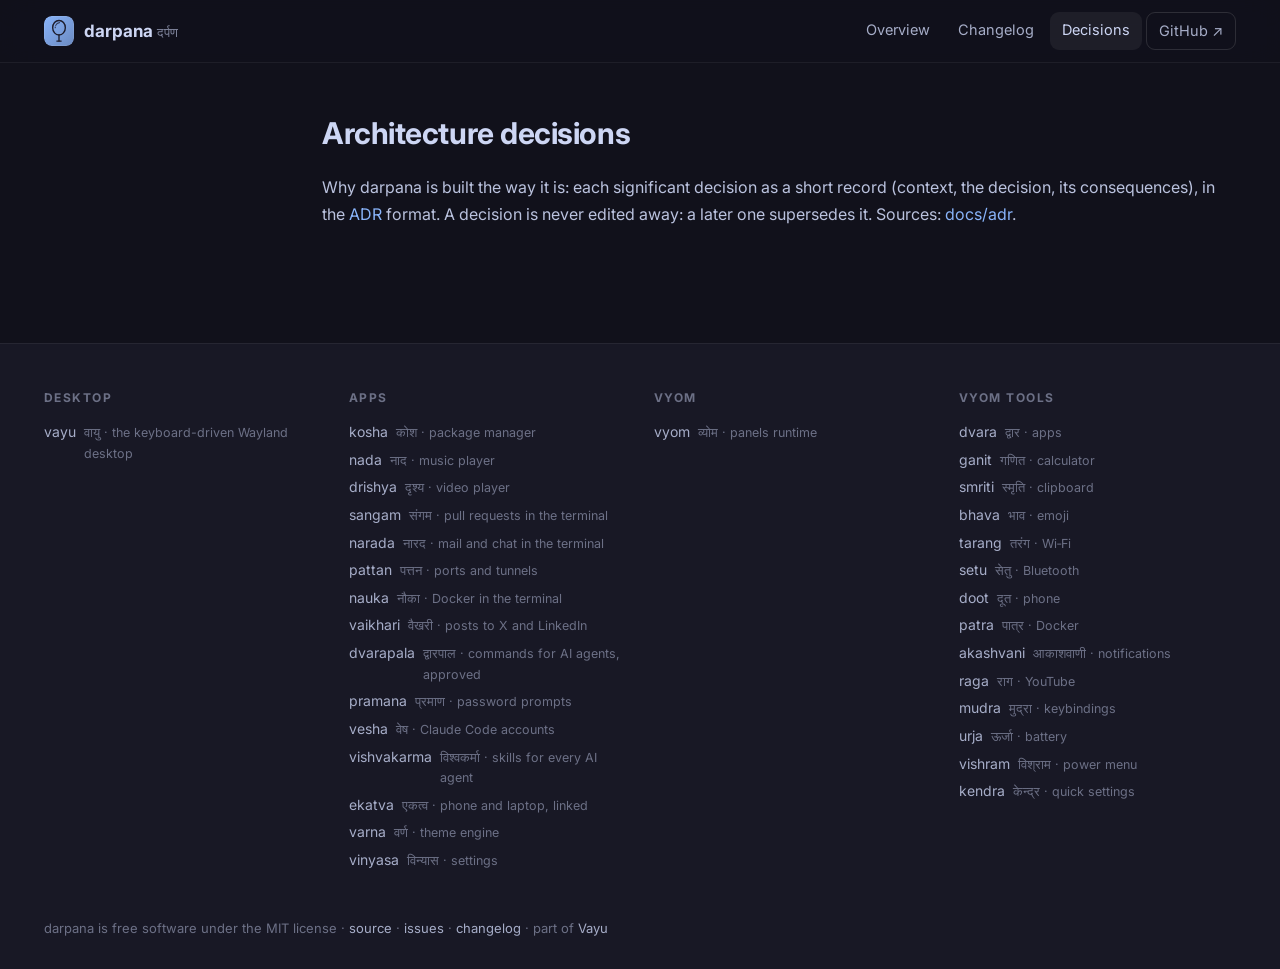
==== docs/adr/index.html @ a0c08e99 "Darpaṇa: its own name, logo, verse and website with screenshots (v0.1.0) ekatva's laptop window as a" ====
<!doctype html>
<html lang="en">
<head>
<meta charset="utf-8">
<meta name="viewport" content="width=device-width, initial-scale=1">
<title>Decisions · darpana</title>
<meta name="description" content="Your phone, mirrored on the laptop: ekatva&#x27;s window in Vyom. Calls, messages, files, Jyoti, the action log and pairing, a keystroke away.">
<meta property="og:title" content="Decisions · darpana">
<meta property="og:description" content="Your phone, mirrored on the laptop: ekatva&#x27;s window in Vyom. Calls, messages, files, Jyoti, the action log and pairing, a keystroke away.">
<meta name="theme-color" content="#11111b">
<link rel="icon" href="../assets/logo.svg" type="image/svg+xml">
<link rel="preconnect" href="https://fonts.googleapis.com">
<link href="https://fonts.googleapis.com/css2?family=Inter:wght@400;500;600;700;800&family=JetBrains+Mono:wght@400;600&display=swap" rel="stylesheet">
<link rel="stylesheet" href="../assets/site.css">
<style>:root{--accent:#89b4fa;--glow:#89b4fa33}</style>
</head>
<body>
<header class="top"><div class="in">
<a class="brand" href="../index.html"><img src="../assets/logo.svg" alt=""><span>darpana <small>दर्पण</small></span></a>
<nav><a href="../index.html" class="">Overview</a><a href="../changelog.html" class="">Changelog</a><a href="../adr/index.html" class="on hide">Decisions</a><a class="gh" href="https://github.com/Theyashsawarkar/darpana">GitHub ↗</a></nav></div></header>

<div class="wrap"><aside class="toc"></aside><article>
<h2>Architecture decisions</h2><p>Why darpana is built the way it is: each significant decision as a short record (context, the decision, its consequences), in the <a href="https://cognitect.com/blog/2011/11/15/documenting-architecture-decisions">ADR</a> format. A decision is never edited away: a later one supersedes it. Sources: <a href="https://github.com/Theyashsawarkar/darpana/tree/main/docs/adr">docs/adr</a>.</p><div class="cards"></div>
</article></div>
<footer><div class="in"><div><h4>Desktop</h4><a href="https://theyashsawarkar.github.io/vayu/" class="">vayu <span>वायु · the keyboard-driven Wayland desktop</span></a></div><div><h4>Apps</h4><a href="https://theyashsawarkar.github.io/kosha/" class="">kosha <span>कोश · package manager</span></a><a href="https://theyashsawarkar.github.io/nada/" class="">nada <span>नाद · music player</span></a><a href="https://theyashsawarkar.github.io/drishya/" class="">drishya <span>दृश्य · video player</span></a><a href="https://theyashsawarkar.github.io/sangam/" class="">sangam <span>संगम · pull requests in the terminal</span></a><a href="https://theyashsawarkar.github.io/narada/" class="">narada <span>नारद · mail and chat in the terminal</span></a><a href="https://theyashsawarkar.github.io/pattan/" class="">pattan <span>पत्तन · ports and tunnels</span></a><a href="https://theyashsawarkar.github.io/nauka/" class="">nauka <span>नौका · Docker in the terminal</span></a><a href="https://theyashsawarkar.github.io/vaikhari/" class="">vaikhari <span>वैखरी · posts to X and LinkedIn</span></a><a href="https://theyashsawarkar.github.io/dvarapala/" class="">dvarapala <span>द्वारपाल · commands for AI agents, approved</span></a><a href="https://theyashsawarkar.github.io/pramana/" class="">pramana <span>प्रमाण · password prompts</span></a><a href="https://theyashsawarkar.github.io/vesha/" class="">vesha <span>वेष · Claude Code accounts</span></a><a href="https://theyashsawarkar.github.io/vishvakarma/" class="">vishvakarma <span>विश्वकर्मा · skills for every AI agent</span></a><a href="https://theyashsawarkar.github.io/ekatva/" class="">ekatva <span>एकत्व · phone and laptop, linked</span></a><a href="https://theyashsawarkar.github.io/varna/" class="">varna <span>वर्ण · theme engine</span></a><a href="https://theyashsawarkar.github.io/vinyasa/" class="">vinyasa <span>विन्यास · settings</span></a></div><div><h4>Vyom</h4><a href="https://theyashsawarkar.github.io/vyom/" class="">vyom <span>व्योम · panels runtime</span></a></div><div><h4>Vyom tools</h4><a href="https://theyashsawarkar.github.io/dvara/" class="">dvara <span>द्वार · apps</span></a><a href="https://theyashsawarkar.github.io/ganit/" class="">ganit <span>गणित · calculator</span></a><a href="https://theyashsawarkar.github.io/smriti/" class="">smriti <span>स्मृति · clipboard</span></a><a href="https://theyashsawarkar.github.io/bhava/" class="">bhava <span>भाव · emoji</span></a><a href="https://theyashsawarkar.github.io/tarang/" class="">tarang <span>तरंग · Wi‑Fi</span></a><a href="https://theyashsawarkar.github.io/setu/" class="">setu <span>सेतु · Bluetooth</span></a><a href="https://theyashsawarkar.github.io/doot/" class="">doot <span>दूत · phone</span></a><a href="https://theyashsawarkar.github.io/patra/" class="">patra <span>पात्र · Docker</span></a><a href="https://theyashsawarkar.github.io/akashvani/" class="">akashvani <span>आकाशवाणी · notifications</span></a><a href="https://theyashsawarkar.github.io/raga/" class="">raga <span>राग · YouTube</span></a><a href="https://theyashsawarkar.github.io/mudra/" class="">mudra <span>मुद्रा · keybindings</span></a><a href="https://theyashsawarkar.github.io/urja/" class="">urja <span>ऊर्जा · battery</span></a><a href="https://theyashsawarkar.github.io/vishram/" class="">vishram <span>विश्राम · power menu</span></a><a href="https://theyashsawarkar.github.io/kendra/" class="">kendra <span>केन्द्र · quick settings</span></a></div></div>
<div class="bottom">darpana is free software under the MIT license · <a href="https://github.com/Theyashsawarkar/darpana">source</a> · <a href="https://github.com/Theyashsawarkar/darpana/issues">issues</a> · <a href="../changelog.html">changelog</a> · part of <a href="https://theyashsawarkar.github.io/vayu/">Vayu</a></div></footer>
<script>
document.querySelectorAll('pre.code').forEach(p=>{const b=document.createElement('button');b.className='copy';b.textContent='Copy';
b.onclick=()=>{navigator.clipboard.writeText(p.innerText.replace(/^Copy/,'')).then(()=>{b.textContent='Copied';setTimeout(()=>b.textContent='Copy',1200)})};p.appendChild(b)});
const links=[...document.querySelectorAll('.toc a')];if(links.length){const hs=links.map(a=>document.getElementById(a.hash.slice(1))).filter(Boolean);
const on=()=>{let cur=hs[0];for(const h of hs){if(h.getBoundingClientRect().top<120)cur=h}links.forEach(a=>a.classList.toggle('on',cur&&a.hash==='#'+cur.id))};
addEventListener('scroll',on,{passive:true});on()}
</script>
</body>
</html>
---- docs/assets/site.css ----
:root{--crust:#11111b;--mantle:#181825;--base:#1e1e2e;--s0:#313244;--s1:#45475a;--ov0:#6c7086;--ov1:#7f849c;
--sub0:#a6adc8;--sub1:#bac2de;--text:#cdd6f4;--mauve:#cba6f7;--green:#a6e3a1;--peach:#fab387;--red:#f38ba8;--blue:#89b4fa;
--ui:"Inter","Segoe UI",system-ui,sans-serif;--mono:"JetBrains Mono","JetBrainsMono Nerd Font",ui-monospace,monospace}
*{box-sizing:border-box}html{scroll-behavior:smooth;scroll-padding-top:76px}
body{margin:0;background:var(--crust);color:var(--text);font:16px/1.65 var(--ui);-webkit-font-smoothing:antialiased}
a{color:var(--accent);text-decoration:none}a:hover{text-decoration:underline}
code{font:.86em var(--mono);background:rgba(255,255,255,.06);border:1px solid rgba(255,255,255,.07);padding:.12em .4em;border-radius:6px;color:var(--sub1)}
img{max-width:100%;height:auto}
/* nav */
.top{position:sticky;top:0;z-index:20;backdrop-filter:blur(18px) saturate(1.4);-webkit-backdrop-filter:blur(18px) saturate(1.4);
background:rgba(17,17,27,.72);border-bottom:1px solid rgba(255,255,255,.06)}
.top .in{max-width:1240px;margin:0 auto;padding:12px 24px;display:flex;align-items:center;gap:22px}
.brand{display:flex;align-items:center;gap:10px;font-weight:700;font-size:17px;color:var(--text)}
.brand img{width:30px;height:30px;border-radius:8px}.brand small{font-weight:500;color:var(--ov1);font-size:13px}
.top nav{display:flex;gap:4px;margin-left:auto;flex-wrap:wrap}
.top nav a{color:var(--sub0);padding:6px 12px;border-radius:9px;font-size:14.5px}
.top nav a:hover,.top nav a.on{background:rgba(255,255,255,.06);color:var(--text);text-decoration:none}
.top nav a.gh{border:1px solid rgba(255,255,255,.12)}
/* hero */
.hero{position:relative;overflow:hidden;border-bottom:1px solid rgba(255,255,255,.05)}
.hero:before{content:"";position:absolute;inset:-40% -10% auto;height:640px;
background:radial-gradient(600px 300px at 20% 30%,var(--glow),transparent 70%),radial-gradient(500px 300px at 85% 10%,rgba(137,180,250,.18),transparent 70%);pointer-events:none}
.hero .in{position:relative;max-width:1240px;margin:0 auto;padding:72px 24px 56px;display:grid;grid-template-columns:minmax(0,1fr) auto;gap:40px;align-items:center}
.eyebrow{font:600 13px var(--mono);letter-spacing:.14em;text-transform:uppercase;color:var(--accent)}
.hero h1{font-size:clamp(40px,6vw,64px);line-height:1.04;margin:12px 0 6px;letter-spacing:-.03em}
.hero .sa{font-size:22px;color:var(--accent);margin-bottom:18px}.hero .sa span{color:var(--ov1)}
.hero .shloka{margin:0 0 26px;padding-left:16px;border-left:3px solid var(--accent);max-width:720px}.hero .shloka p{margin:0 0 6px;font-size:18px;line-height:1.6;color:var(--text)}.hero .shloka figcaption{font-size:14px;color:var(--sub0)}.hero .shloka cite{color:var(--ov1);font-style:normal;white-space:nowrap}
.hero p.lead{font-size:19px;color:var(--sub0);max-width:720px;margin:0 0 26px}
.cta{display:flex;gap:10px;flex-wrap:wrap}
.btn{display:inline-flex;align-items:center;gap:8px;padding:11px 18px;border-radius:12px;font-weight:600;font-size:15px;border:1px solid rgba(255,255,255,.12);color:var(--text);background:rgba(255,255,255,.04)}
.btn:hover{text-decoration:none;background:rgba(255,255,255,.08)}
.btn.primary{background:var(--accent);color:var(--crust);border-color:transparent}.btn.primary:hover{filter:brightness(1.06)}
.hero .logo{width:180px;height:180px;filter:drop-shadow(0 24px 48px var(--glow))}
.meta{display:flex;gap:18px;flex-wrap:wrap;margin-top:22px;color:var(--ov1);font-size:14px}.meta b{color:var(--sub1);font-weight:600}
/* layout */
.wrap{max-width:1240px;margin:0 auto;padding:40px 24px 80px;display:grid;grid-template-columns:230px minmax(0,1fr);gap:48px}
.toc{position:sticky;top:84px;align-self:start;max-height:calc(100vh - 100px);overflow:auto;font-size:14px;padding-right:6px}
.toc b{display:block;font-size:11.5px;letter-spacing:.12em;text-transform:uppercase;color:var(--ov0);margin:0 0 10px}
.toc a{display:block;color:var(--sub0);padding:4px 10px;border-left:2px solid var(--s0)}
.toc a.l3{padding-left:22px;font-size:13px;color:var(--ov1)}
.toc a:hover,.toc a.on{color:var(--text);border-left-color:var(--accent);text-decoration:none}
article{min-width:0}
article h2{font-size:30px;letter-spacing:-.015em;margin:56px 0 14px;padding-top:6px}
article h2:first-child{margin-top:0}
article h3{font-size:20px;margin:34px 0 10px}article h4{font-size:16px;margin:24px 0 8px;color:var(--sub1)}
article p,article li{color:var(--sub1)}
article .anchor{opacity:0;margin-left:-22px;width:22px;display:inline-block;color:var(--ov0)}
article h2:hover .anchor,article h3:hover .anchor{opacity:1;text-decoration:none}
article ul,article ol{padding-left:22px}article li{margin:5px 0}
article img{border-radius:14px;border:1px solid rgba(255,255,255,.07)}
article p[align=center]{text-align:center}article p[align=center] img{margin:6px 0}
article blockquote{margin:22px 0;padding:14px 20px;border-left:3px solid var(--accent);background:rgba(255,255,255,.03);border-radius:12px}
article blockquote p{margin:0;color:var(--sub0);font-style:italic}
pre.code{position:relative;background:var(--mantle);border:1px solid var(--s0);border-radius:14px;padding:16px 18px;overflow:auto;font:13.5px/1.6 var(--mono);color:var(--sub1)}
pre.code code{background:none;border:0;padding:0;font-size:inherit;color:inherit}
pre.code .copy{position:absolute;top:8px;right:8px;font:600 11px var(--ui);padding:4px 9px;border-radius:7px;border:1px solid var(--s1);background:var(--base);color:var(--sub0);cursor:pointer;opacity:0;transition:.15s}
pre.code:hover .copy{opacity:1}
.table{overflow:auto;margin:16px 0;border:1px solid var(--s0);border-radius:14px}
table{border-collapse:collapse;width:100%;font-size:14.5px}
th{text-align:left;background:var(--mantle);color:var(--sub1);font-weight:600;padding:10px 14px;border-bottom:1px solid var(--s0)}
td{padding:9px 14px;border-bottom:1px solid rgba(49,50,68,.6);color:var(--sub1);vertical-align:top}tr:last-child td{border-bottom:0}
td code{white-space:nowrap}
/* changelog */
.release{position:relative;padding:0 0 8px 28px;border-left:2px solid var(--s0);margin-left:6px}
.release:before{content:"";position:absolute;left:-7px;top:10px;width:12px;height:12px;border-radius:50%;background:var(--accent);box-shadow:0 0 0 4px var(--crust)}
.release h2{margin-top:0;font-size:24px}.release h2 .date{font:500 14px var(--mono);color:var(--ov1);margin-left:10px}
.release .tag{font:600 12px var(--mono);padding:2px 8px;border-radius:7px;background:rgba(255,255,255,.06);color:var(--accent);margin-left:8px;vertical-align:3px}
/* adr */
.cards{display:grid;grid-template-columns:repeat(auto-fill,minmax(300px,1fr));gap:14px;margin:18px 0}
.card{display:block;background:var(--mantle);border:1px solid var(--s0);border-radius:16px;padding:18px 20px;color:var(--text)}
.card:hover{border-color:var(--accent);text-decoration:none;transform:translateY(-1px)}
.card .n{font:600 12px var(--mono);color:var(--accent)}.card h3{margin:6px 0 6px;font-size:17px}.card p{margin:0;color:var(--sub0);font-size:14px}
.status{display:inline-block;font:600 11px var(--mono);padding:2px 8px;border-radius:7px;background:rgba(166,227,161,.14);color:var(--green);text-transform:uppercase;letter-spacing:.06em}
.status.superseded,.status.deprecated{background:rgba(250,179,135,.14);color:var(--peach)}.status.proposed{background:rgba(137,180,250,.14);color:var(--blue)}
/* footer */
footer{border-top:1px solid rgba(255,255,255,.06);background:var(--mantle)}
footer .in{max-width:1240px;margin:0 auto;padding:44px 24px;display:grid;grid-template-columns:repeat(auto-fit,minmax(200px,1fr));gap:28px}
footer h4{margin:0 0 10px;font-size:12px;letter-spacing:.12em;text-transform:uppercase;color:var(--ov0)}
footer a{display:flex;gap:8px;align-items:baseline;color:var(--sub0);font-size:14px;padding:2px 0}footer a span{color:var(--ov0);font-size:12.5px}
footer a.me{color:var(--accent)}
footer .bottom{max-width:1240px;margin:0 auto;padding:0 24px 30px;color:var(--ov0);font-size:13px}
footer .bottom a{display:inline;padding:0;font-size:13px}
@media(max-width:900px){.wrap{grid-template-columns:1fr}.toc{display:none}.hero .in{grid-template-columns:1fr}.hero .logo{width:110px;height:110px;order:-1}
.top nav a:not(.gh){padding:6px 8px}}
@media(max-width:560px){.top nav a.hide{display:none}.hero .in{padding:44px 16px 36px}.wrap{padding:28px 16px 60px}}
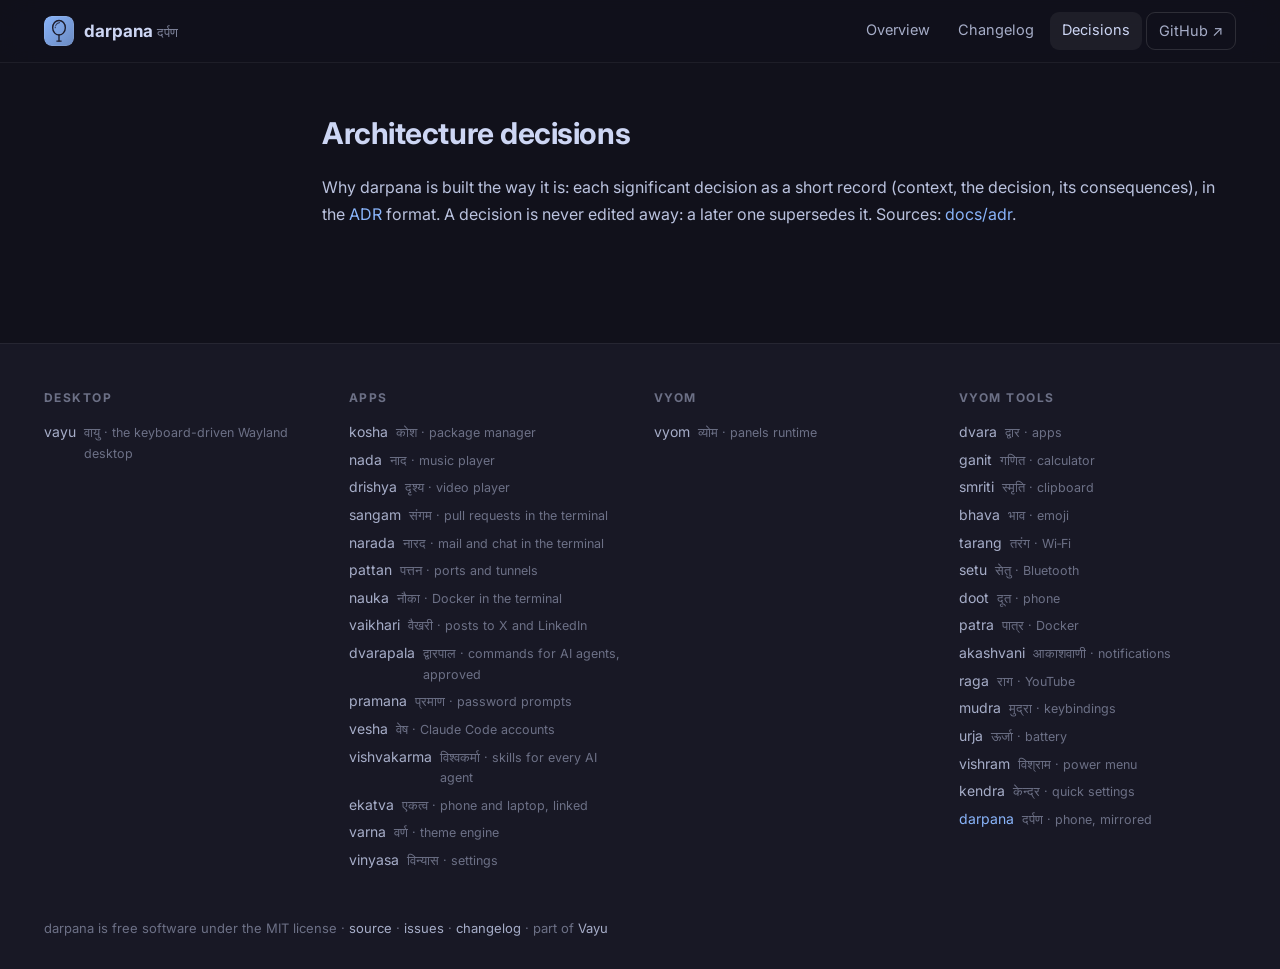
==== commit 65c0cd54: "Website: Darpaṇa joins the family list Co-Authored-By: Claude Opus 5.5 <noreply@anthropic.com>" ====
--- a/docs/adr/index.html
+++ b/docs/adr/index.html
@@ -22,7 +22,7 @@
 <div class="wrap"><aside class="toc"></aside><article>
 <h2>Architecture decisions</h2><p>Why darpana is built the way it is: each significant decision as a short record (context, the decision, its consequences), in the <a href="https://cognitect.com/blog/2011/11/15/documenting-architecture-decisions">ADR</a> format. A decision is never edited away: a later one supersedes it. Sources: <a href="https://github.com/Theyashsawarkar/darpana/tree/main/docs/adr">docs/adr</a>.</p><div class="cards"></div>
 </article></div>
-<footer><div class="in"><div><h4>Desktop</h4><a href="https://theyashsawarkar.github.io/vayu/" class="">vayu <span>वायु · the keyboard-driven Wayland desktop</span></a></div><div><h4>Apps</h4><a href="https://theyashsawarkar.github.io/kosha/" class="">kosha <span>कोश · package manager</span></a><a href="https://theyashsawarkar.github.io/nada/" class="">nada <span>नाद · music player</span></a><a href="https://theyashsawarkar.github.io/drishya/" class="">drishya <span>दृश्य · video player</span></a><a href="https://theyashsawarkar.github.io/sangam/" class="">sangam <span>संगम · pull requests in the terminal</span></a><a href="https://theyashsawarkar.github.io/narada/" class="">narada <span>नारद · mail and chat in the terminal</span></a><a href="https://theyashsawarkar.github.io/pattan/" class="">pattan <span>पत्तन · ports and tunnels</span></a><a href="https://theyashsawarkar.github.io/nauka/" class="">nauka <span>नौका · Docker in the terminal</span></a><a href="https://theyashsawarkar.github.io/vaikhari/" class="">vaikhari <span>वैखरी · posts to X and LinkedIn</span></a><a href="https://theyashsawarkar.github.io/dvarapala/" class="">dvarapala <span>द्वारपाल · commands for AI agents, approved</span></a><a href="https://theyashsawarkar.github.io/pramana/" class="">pramana <span>प्रमाण · password prompts</span></a><a href="https://theyashsawarkar.github.io/vesha/" class="">vesha <span>वेष · Claude Code accounts</span></a><a href="https://theyashsawarkar.github.io/vishvakarma/" class="">vishvakarma <span>विश्वकर्मा · skills for every AI agent</span></a><a href="https://theyashsawarkar.github.io/ekatva/" class="">ekatva <span>एकत्व · phone and laptop, linked</span></a><a href="https://theyashsawarkar.github.io/varna/" class="">varna <span>वर्ण · theme engine</span></a><a href="https://theyashsawarkar.github.io/vinyasa/" class="">vinyasa <span>विन्यास · settings</span></a></div><div><h4>Vyom</h4><a href="https://theyashsawarkar.github.io/vyom/" class="">vyom <span>व्योम · panels runtime</span></a></div><div><h4>Vyom tools</h4><a href="https://theyashsawarkar.github.io/dvara/" class="">dvara <span>द्वार · apps</span></a><a href="https://theyashsawarkar.github.io/ganit/" class="">ganit <span>गणित · calculator</span></a><a href="https://theyashsawarkar.github.io/smriti/" class="">smriti <span>स्मृति · clipboard</span></a><a href="https://theyashsawarkar.github.io/bhava/" class="">bhava <span>भाव · emoji</span></a><a href="https://theyashsawarkar.github.io/tarang/" class="">tarang <span>तरंग · Wi‑Fi</span></a><a href="https://theyashsawarkar.github.io/setu/" class="">setu <span>सेतु · Bluetooth</span></a><a href="https://theyashsawarkar.github.io/doot/" class="">doot <span>दूत · phone</span></a><a href="https://theyashsawarkar.github.io/patra/" class="">patra <span>पात्र · Docker</span></a><a href="https://theyashsawarkar.github.io/akashvani/" class="">akashvani <span>आकाशवाणी · notifications</span></a><a href="https://theyashsawarkar.github.io/raga/" class="">raga <span>राग · YouTube</span></a><a href="https://theyashsawarkar.github.io/mudra/" class="">mudra <span>मुद्रा · keybindings</span></a><a href="https://theyashsawarkar.github.io/urja/" class="">urja <span>ऊर्जा · battery</span></a><a href="https://theyashsawarkar.github.io/vishram/" class="">vishram <span>विश्राम · power menu</span></a><a href="https://theyashsawarkar.github.io/kendra/" class="">kendra <span>केन्द्र · quick settings</span></a></div></div>
+<footer><div class="in"><div><h4>Desktop</h4><a href="https://theyashsawarkar.github.io/vayu/" class="">vayu <span>वायु · the keyboard-driven Wayland desktop</span></a></div><div><h4>Apps</h4><a href="https://theyashsawarkar.github.io/kosha/" class="">kosha <span>कोश · package manager</span></a><a href="https://theyashsawarkar.github.io/nada/" class="">nada <span>नाद · music player</span></a><a href="https://theyashsawarkar.github.io/drishya/" class="">drishya <span>दृश्य · video player</span></a><a href="https://theyashsawarkar.github.io/sangam/" class="">sangam <span>संगम · pull requests in the terminal</span></a><a href="https://theyashsawarkar.github.io/narada/" class="">narada <span>नारद · mail and chat in the terminal</span></a><a href="https://theyashsawarkar.github.io/pattan/" class="">pattan <span>पत्तन · ports and tunnels</span></a><a href="https://theyashsawarkar.github.io/nauka/" class="">nauka <span>नौका · Docker in the terminal</span></a><a href="https://theyashsawarkar.github.io/vaikhari/" class="">vaikhari <span>वैखरी · posts to X and LinkedIn</span></a><a href="https://theyashsawarkar.github.io/dvarapala/" class="">dvarapala <span>द्वारपाल · commands for AI agents, approved</span></a><a href="https://theyashsawarkar.github.io/pramana/" class="">pramana <span>प्रमाण · password prompts</span></a><a href="https://theyashsawarkar.github.io/vesha/" class="">vesha <span>वेष · Claude Code accounts</span></a><a href="https://theyashsawarkar.github.io/vishvakarma/" class="">vishvakarma <span>विश्वकर्मा · skills for every AI agent</span></a><a href="https://theyashsawarkar.github.io/ekatva/" class="">ekatva <span>एकत्व · phone and laptop, linked</span></a><a href="https://theyashsawarkar.github.io/varna/" class="">varna <span>वर्ण · theme engine</span></a><a href="https://theyashsawarkar.github.io/vinyasa/" class="">vinyasa <span>विन्यास · settings</span></a></div><div><h4>Vyom</h4><a href="https://theyashsawarkar.github.io/vyom/" class="">vyom <span>व्योम · panels runtime</span></a></div><div><h4>Vyom tools</h4><a href="https://theyashsawarkar.github.io/dvara/" class="">dvara <span>द्वार · apps</span></a><a href="https://theyashsawarkar.github.io/ganit/" class="">ganit <span>गणित · calculator</span></a><a href="https://theyashsawarkar.github.io/smriti/" class="">smriti <span>स्मृति · clipboard</span></a><a href="https://theyashsawarkar.github.io/bhava/" class="">bhava <span>भाव · emoji</span></a><a href="https://theyashsawarkar.github.io/tarang/" class="">tarang <span>तरंग · Wi‑Fi</span></a><a href="https://theyashsawarkar.github.io/setu/" class="">setu <span>सेतु · Bluetooth</span></a><a href="https://theyashsawarkar.github.io/doot/" class="">doot <span>दूत · phone</span></a><a href="https://theyashsawarkar.github.io/patra/" class="">patra <span>पात्र · Docker</span></a><a href="https://theyashsawarkar.github.io/akashvani/" class="">akashvani <span>आकाशवाणी · notifications</span></a><a href="https://theyashsawarkar.github.io/raga/" class="">raga <span>राग · YouTube</span></a><a href="https://theyashsawarkar.github.io/mudra/" class="">mudra <span>मुद्रा · keybindings</span></a><a href="https://theyashsawarkar.github.io/urja/" class="">urja <span>ऊर्जा · battery</span></a><a href="https://theyashsawarkar.github.io/vishram/" class="">vishram <span>विश्राम · power menu</span></a><a href="https://theyashsawarkar.github.io/kendra/" class="">kendra <span>केन्द्र · quick settings</span></a><a href="https://theyashsawarkar.github.io/darpana/" class="me">darpana <span>दर्पण · phone, mirrored</span></a></div></div>
 <div class="bottom">darpana is free software under the MIT license · <a href="https://github.com/Theyashsawarkar/darpana">source</a> · <a href="https://github.com/Theyashsawarkar/darpana/issues">issues</a> · <a href="../changelog.html">changelog</a> · part of <a href="https://theyashsawarkar.github.io/vayu/">Vayu</a></div></footer>
 <script>
 document.querySelectorAll('pre.code').forEach(p=>{const b=document.createElement('button');b.className='copy';b.textContent='Copy';
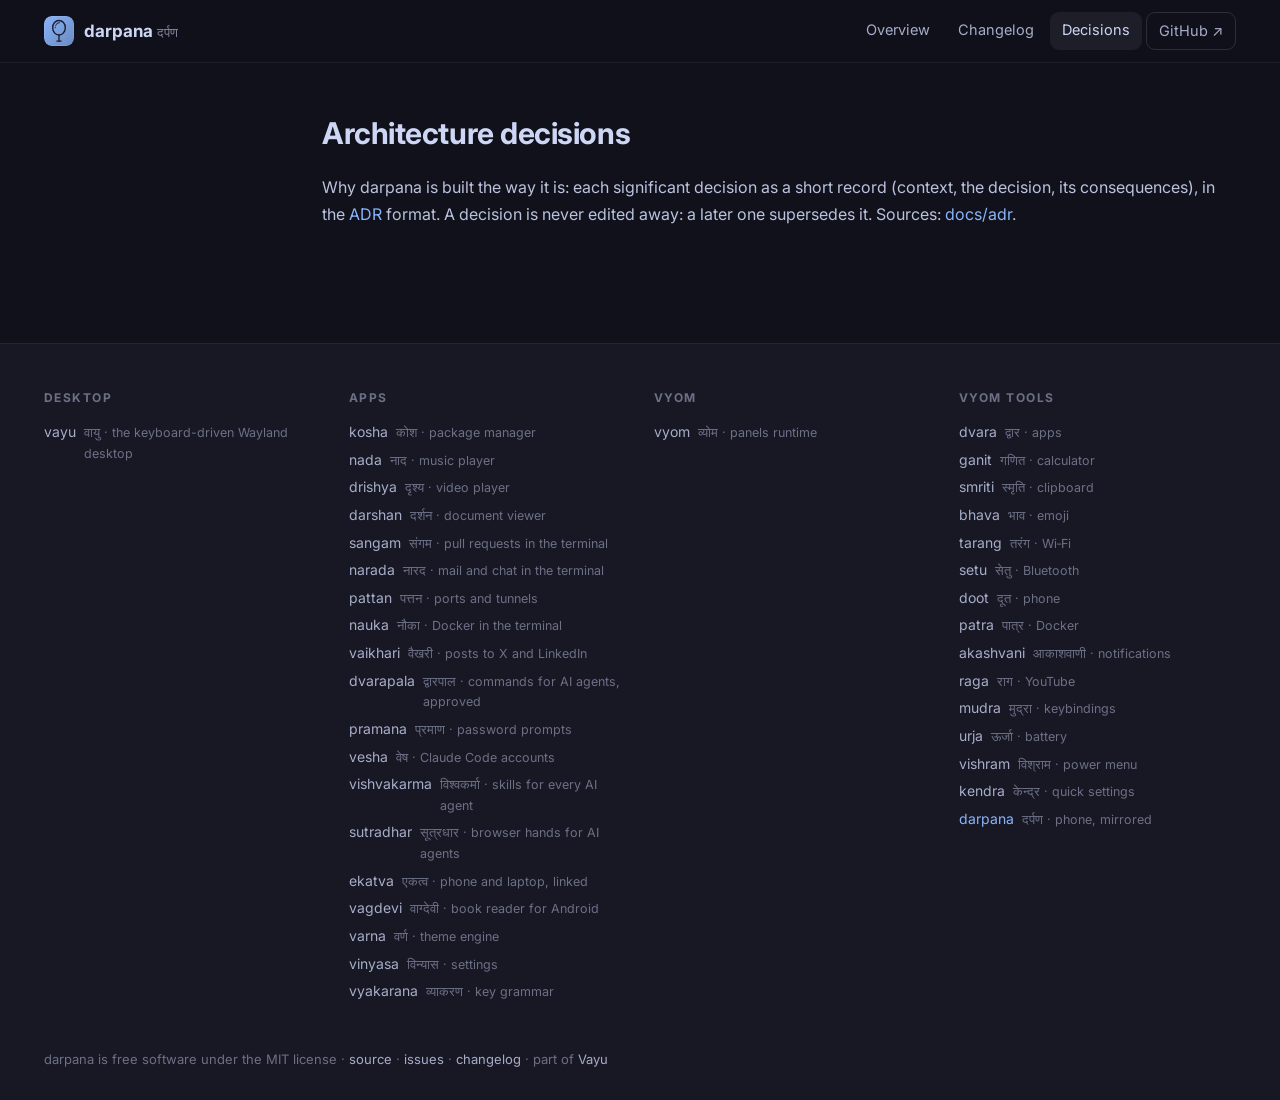
==== commit 81044f21: "The website moves to darpana.theyashsawarkar.dev Every Vayu tool's site now has its own address on t" ====
--- a/docs/adr/index.html
+++ b/docs/adr/index.html
@@ -22,8 +22,8 @@
 <div class="wrap"><aside class="toc"></aside><article>
 <h2>Architecture decisions</h2><p>Why darpana is built the way it is: each significant decision as a short record (context, the decision, its consequences), in the <a href="https://cognitect.com/blog/2011/11/15/documenting-architecture-decisions">ADR</a> format. A decision is never edited away: a later one supersedes it. Sources: <a href="https://github.com/Theyashsawarkar/darpana/tree/main/docs/adr">docs/adr</a>.</p><div class="cards"></div>
 </article></div>
-<footer><div class="in"><div><h4>Desktop</h4><a href="https://theyashsawarkar.github.io/vayu/" class="">vayu <span>वायु · the keyboard-driven Wayland desktop</span></a></div><div><h4>Apps</h4><a href="https://theyashsawarkar.github.io/kosha/" class="">kosha <span>कोश · package manager</span></a><a href="https://theyashsawarkar.github.io/nada/" class="">nada <span>नाद · music player</span></a><a href="https://theyashsawarkar.github.io/drishya/" class="">drishya <span>दृश्य · video player</span></a><a href="https://theyashsawarkar.github.io/sangam/" class="">sangam <span>संगम · pull requests in the terminal</span></a><a href="https://theyashsawarkar.github.io/narada/" class="">narada <span>नारद · mail and chat in the terminal</span></a><a href="https://theyashsawarkar.github.io/pattan/" class="">pattan <span>पत्तन · ports and tunnels</span></a><a href="https://theyashsawarkar.github.io/nauka/" class="">nauka <span>नौका · Docker in the terminal</span></a><a href="https://theyashsawarkar.github.io/vaikhari/" class="">vaikhari <span>वैखरी · posts to X and LinkedIn</span></a><a href="https://theyashsawarkar.github.io/dvarapala/" class="">dvarapala <span>द्वारपाल · commands for AI agents, approved</span></a><a href="https://theyashsawarkar.github.io/pramana/" class="">pramana <span>प्रमाण · password prompts</span></a><a href="https://theyashsawarkar.github.io/vesha/" class="">vesha <span>वेष · Claude Code accounts</span></a><a href="https://theyashsawarkar.github.io/vishvakarma/" class="">vishvakarma <span>विश्वकर्मा · skills for every AI agent</span></a><a href="https://theyashsawarkar.github.io/ekatva/" class="">ekatva <span>एकत्व · phone and laptop, linked</span></a><a href="https://theyashsawarkar.github.io/varna/" class="">varna <span>वर्ण · theme engine</span></a><a href="https://theyashsawarkar.github.io/vinyasa/" class="">vinyasa <span>विन्यास · settings</span></a></div><div><h4>Vyom</h4><a href="https://theyashsawarkar.github.io/vyom/" class="">vyom <span>व्योम · panels runtime</span></a></div><div><h4>Vyom tools</h4><a href="https://theyashsawarkar.github.io/dvara/" class="">dvara <span>द्वार · apps</span></a><a href="https://theyashsawarkar.github.io/ganit/" class="">ganit <span>गणित · calculator</span></a><a href="https://theyashsawarkar.github.io/smriti/" class="">smriti <span>स्मृति · clipboard</span></a><a href="https://theyashsawarkar.github.io/bhava/" class="">bhava <span>भाव · emoji</span></a><a href="https://theyashsawarkar.github.io/tarang/" class="">tarang <span>तरंग · Wi‑Fi</span></a><a href="https://theyashsawarkar.github.io/setu/" class="">setu <span>सेतु · Bluetooth</span></a><a href="https://theyashsawarkar.github.io/doot/" class="">doot <span>दूत · phone</span></a><a href="https://theyashsawarkar.github.io/patra/" class="">patra <span>पात्र · Docker</span></a><a href="https://theyashsawarkar.github.io/akashvani/" class="">akashvani <span>आकाशवाणी · notifications</span></a><a href="https://theyashsawarkar.github.io/raga/" class="">raga <span>राग · YouTube</span></a><a href="https://theyashsawarkar.github.io/mudra/" class="">mudra <span>मुद्रा · keybindings</span></a><a href="https://theyashsawarkar.github.io/urja/" class="">urja <span>ऊर्जा · battery</span></a><a href="https://theyashsawarkar.github.io/vishram/" class="">vishram <span>विश्राम · power menu</span></a><a href="https://theyashsawarkar.github.io/kendra/" class="">kendra <span>केन्द्र · quick settings</span></a><a href="https://theyashsawarkar.github.io/darpana/" class="me">darpana <span>दर्पण · phone, mirrored</span></a></div></div>
-<div class="bottom">darpana is free software under the MIT license · <a href="https://github.com/Theyashsawarkar/darpana">source</a> · <a href="https://github.com/Theyashsawarkar/darpana/issues">issues</a> · <a href="../changelog.html">changelog</a> · part of <a href="https://theyashsawarkar.github.io/vayu/">Vayu</a></div></footer>
+<footer><div class="in"><div><h4>Desktop</h4><a href="https://vayu.theyashsawarkar.dev/" class="">vayu <span>वायु · the keyboard-driven Wayland desktop</span></a></div><div><h4>Apps</h4><a href="https://kosha.theyashsawarkar.dev/" class="">kosha <span>कोश · package manager</span></a><a href="https://nada.theyashsawarkar.dev/" class="">nada <span>नाद · music player</span></a><a href="https://drishya.theyashsawarkar.dev/" class="">drishya <span>दृश्य · video player</span></a><a href="https://darshan.theyashsawarkar.dev/" class="">darshan <span>दर्शन · document viewer</span></a><a href="https://sangam.theyashsawarkar.dev/" class="">sangam <span>संगम · pull requests in the terminal</span></a><a href="https://narada.theyashsawarkar.dev/" class="">narada <span>नारद · mail and chat in the terminal</span></a><a href="https://pattan.theyashsawarkar.dev/" class="">pattan <span>पत्तन · ports and tunnels</span></a><a href="https://nauka.theyashsawarkar.dev/" class="">nauka <span>नौका · Docker in the terminal</span></a><a href="https://vaikhari.theyashsawarkar.dev/" class="">vaikhari <span>वैखरी · posts to X and LinkedIn</span></a><a href="https://dvarapala.theyashsawarkar.dev/" class="">dvarapala <span>द्वारपाल · commands for AI agents, approved</span></a><a href="https://pramana.theyashsawarkar.dev/" class="">pramana <span>प्रमाण · password prompts</span></a><a href="https://vesha.theyashsawarkar.dev/" class="">vesha <span>वेष · Claude Code accounts</span></a><a href="https://vishvakarma.theyashsawarkar.dev/" class="">vishvakarma <span>विश्वकर्मा · skills for every AI agent</span></a><a href="https://sutradhar.theyashsawarkar.dev/" class="">sutradhar <span>सूत्रधार · browser hands for AI agents</span></a><a href="https://ekatva.theyashsawarkar.dev/" class="">ekatva <span>एकत्व · phone and laptop, linked</span></a><a href="https://vagdevi.theyashsawarkar.dev/" class="">vagdevi <span>वाग्देवी · book reader for Android</span></a><a href="https://varna.theyashsawarkar.dev/" class="">varna <span>वर्ण · theme engine</span></a><a href="https://vinyasa.theyashsawarkar.dev/" class="">vinyasa <span>विन्यास · settings</span></a><a href="https://vyakarana.theyashsawarkar.dev/" class="">vyakarana <span>व्याकरण · key grammar</span></a></div><div><h4>Vyom</h4><a href="https://vyom.theyashsawarkar.dev/" class="">vyom <span>व्योम · panels runtime</span></a></div><div><h4>Vyom tools</h4><a href="https://dvara.theyashsawarkar.dev/" class="">dvara <span>द्वार · apps</span></a><a href="https://ganit.theyashsawarkar.dev/" class="">ganit <span>गणित · calculator</span></a><a href="https://smriti.theyashsawarkar.dev/" class="">smriti <span>स्मृति · clipboard</span></a><a href="https://bhava.theyashsawarkar.dev/" class="">bhava <span>भाव · emoji</span></a><a href="https://tarang.theyashsawarkar.dev/" class="">tarang <span>तरंग · Wi‑Fi</span></a><a href="https://setu.theyashsawarkar.dev/" class="">setu <span>सेतु · Bluetooth</span></a><a href="https://doot.theyashsawarkar.dev/" class="">doot <span>दूत · phone</span></a><a href="https://patra.theyashsawarkar.dev/" class="">patra <span>पात्र · Docker</span></a><a href="https://akashvani.theyashsawarkar.dev/" class="">akashvani <span>आकाशवाणी · notifications</span></a><a href="https://raga.theyashsawarkar.dev/" class="">raga <span>राग · YouTube</span></a><a href="https://mudra.theyashsawarkar.dev/" class="">mudra <span>मुद्रा · keybindings</span></a><a href="https://urja.theyashsawarkar.dev/" class="">urja <span>ऊर्जा · battery</span></a><a href="https://vishram.theyashsawarkar.dev/" class="">vishram <span>विश्राम · power menu</span></a><a href="https://kendra.theyashsawarkar.dev/" class="">kendra <span>केन्द्र · quick settings</span></a><a href="https://darpana.theyashsawarkar.dev/" class="me">darpana <span>दर्पण · phone, mirrored</span></a></div></div>
+<div class="bottom">darpana is free software under the MIT license · <a href="https://github.com/Theyashsawarkar/darpana">source</a> · <a href="https://github.com/Theyashsawarkar/darpana/issues">issues</a> · <a href="../changelog.html">changelog</a> · part of <a href="https://vayu.theyashsawarkar.dev/">Vayu</a></div></footer>
 <script>
 document.querySelectorAll('pre.code').forEach(p=>{const b=document.createElement('button');b.className='copy';b.textContent='Copy';
 b.onclick=()=>{navigator.clipboard.writeText(p.innerText.replace(/^Copy/,'')).then(()=>{b.textContent='Copied';setTimeout(()=>b.textContent='Copy',1200)})};p.appendChild(b)});
